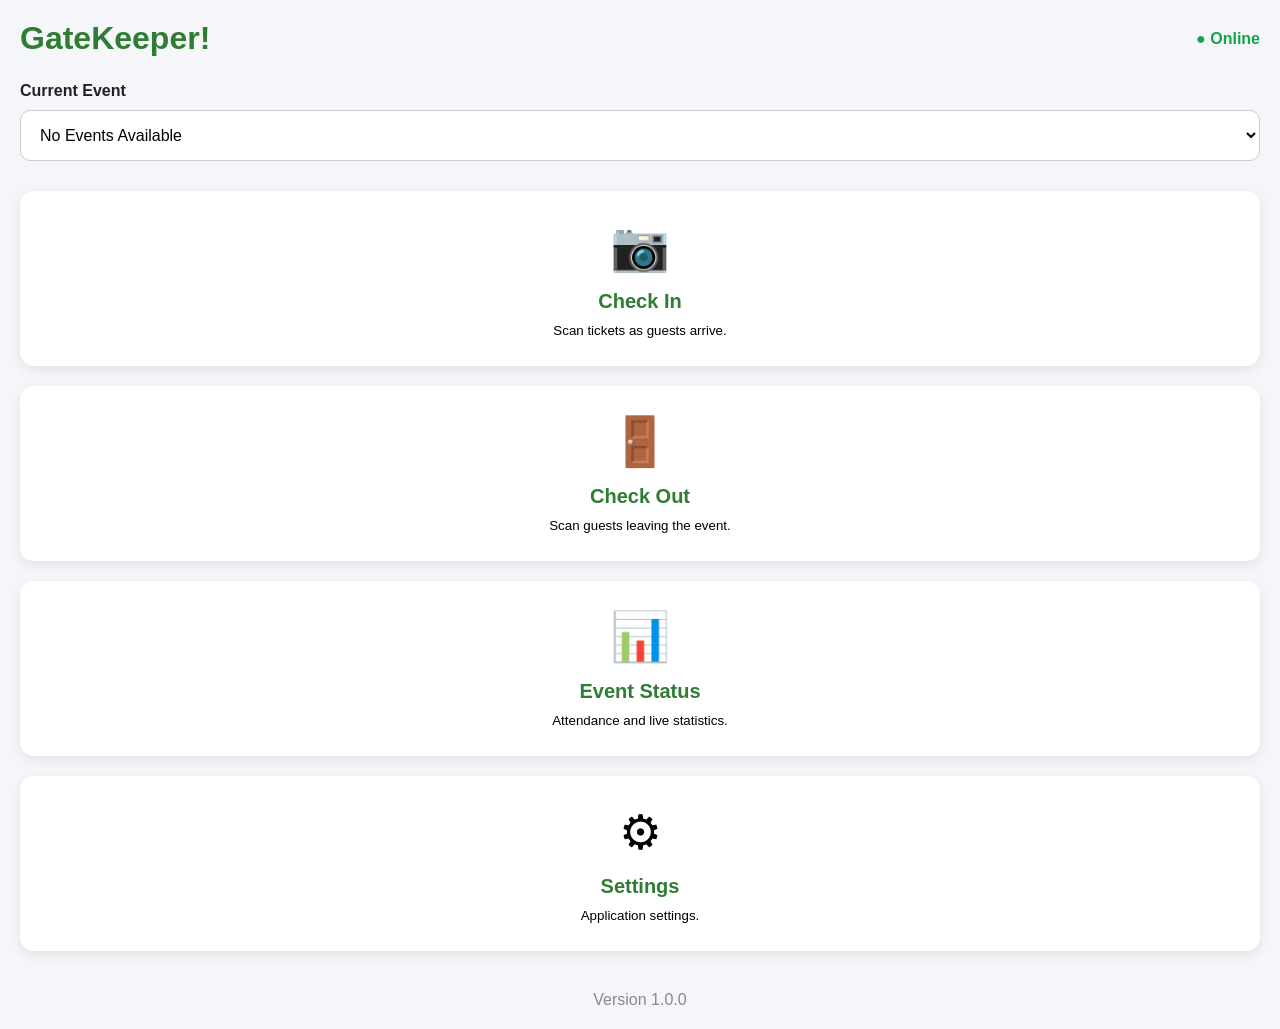
==== index.html @ 0adfde7d "checkout" ====
<!DOCTYPE html>
<html lang="en">
<head>

<meta charset="UTF-8">
<meta name="viewport" content="width=device-width, initial-scale=1.0">

<title>GateKeeper Ticket Scanner</title>

<link rel="stylesheet" href="css/site.css">

</head>

<body>

<div class="app">

    <header>

        <h1>GateKeeper!</h1>

        <div class="status online">
            ● Online
        </div>

    </header>

    <main>

        <section class="event-select">

            <label for="eventSelect">Current Event</label>

            <select id="eventSelect">
                <option>Loading events...</option>
            </select>

        </section>

        <section class="menu">

            <button class="menu-card" id="btnCheckIn">

                <div class="icon">📷</div>

                <h2>Check In</h2>

                <p>Scan tickets as guests arrive.</p>

            </button>

           <button
    class="menu-card"
    id="btnCheckOut"
    onclick="window.location.href='checkout.html'"
>

    <div class="icon">🚪</div>

    <h2>Check Out</h2>

    <p>Scan guests leaving the event.</p>

</button>

            <button class="menu-card" id="btnStatus">

                <div class="icon">📊</div>

                <h2>Event Status</h2>

                <p>Attendance and live statistics.</p>

            </button>

            <button class="menu-card" id="btnSettings">

                <div class="icon">⚙</div>

                <h2>Settings</h2>

                <p>Application settings.</p>

            </button>

        </section>

    </main>

    <footer>

        Version 1.0.0

    </footer>

</div>
<script src="js/config.js"></script>
<script src="js/api.js"></script>
<script src="js/app.js"></script>

</body>

</html>
---- css/site.css ----
/* ==========================================
   GATEKEEPER GLOBAL
========================================== */

* {
    margin: 0;
    padding: 0;
    box-sizing: border-box;
}

html,
body {
    width: 100%;
    min-height: 100%;
}

body {
    font-family: "Segoe UI", Arial, sans-serif;
    background: #f4f6f9;
    color: #222;
}


/* ==========================================
   MAIN APP
========================================== */

.app {
    width: 100%;
    max-width: 1400px;
    margin: 0 auto;
    padding: 20px;
}


/* ==========================================
   HEADER
========================================== */

header,
.page-header {
    width: 100%;

    display: flex;
    justify-content: space-between;
    align-items: center;

    gap: 15px;
    margin-bottom: 25px;
}

header h1 {
    color: #2e7d32;
    font-size: 2rem;
}

.online {
    color: #16a34a;
    font-weight: bold;
    white-space: nowrap;
}


/* ==========================================
   HOME BUTTON
========================================== */

.home-button {
    display: inline-flex;

    align-items: center;
    justify-content: center;

    gap: 8px;

    padding: 12px 18px;

    background: #2563eb;
    color: white;

    border: none;
    border-radius: 10px;

    cursor: pointer;

    font-size: 16px;
    font-weight: 600;

    transition: 0.2s;
}

.home-button:hover {
    background: #1d4ed8;
}

.home-button:active {
    transform: scale(0.98);
}


/* ==========================================
   EVENT SELECT
========================================== */

.event-select {
    margin-bottom: 30px;
}

label {
    display: block;

    font-weight: bold;

    margin-bottom: 10px;
}

select {
    width: 100%;

    padding: 15px;

    font-size: 1rem;

    border-radius: 10px;

    border: 1px solid #ccc;

    background: white;
}


/* ==========================================
   HOME MENU
========================================== */

.menu {
    display: grid;
    gap: 20px;
}

.menu-card {
    width: 100%;

    border: none;
    border-radius: 14px;

    background: white;

    padding: 28px;

    text-align: center;

    cursor: pointer;

    transition: 0.2s;

    box-shadow:
        0 4px 12px rgba(0, 0, 0, 0.08);
}

.menu-card:hover {
    transform: translateY(-3px);
}

.icon {
    font-size: 48px;
    margin-bottom: 15px;
}

.menu-card h2 {
    color: #2e7d32;
    margin-bottom: 10px;
}


/* ==========================================
   FOOTER
========================================== */

footer {
    text-align: center;

    margin-top: 40px;

    color: #888;
}


/* ==========================================
   CHECK IN PAGE
========================================== */

.checkin-page {
    width: 100%;

    max-width: 1400px;

    margin: 0 auto;

    padding: 0;
}


/* ==========================================
   CHECK IN TITLE
========================================== */

.page-title {
    text-align: center;

    font-size: clamp(28px, 4vw, 46px);

    margin-bottom: 5px;
}

.event-name {
    text-align: center;

    font-size: clamp(18px, 3vw, 34px);

    font-weight: bold;

    margin-bottom: 20px;

    color: #1e3a8a;

    overflow-wrap: anywhere;
}


/* ==========================================
   CHECK IN GRID
========================================== */

.checkin-grid {
    width: 100%;

    display: grid;

    grid-template-columns:
        minmax(0, 2fr)
        minmax(300px, 1fr);

    gap: 20px;

    align-items: start;
}


/* ==========================================
   CAMERA CARD
========================================== */

.camera-card {
    width: 100%;

    background: white;

    border-radius: 16px;

    padding: 8px;

    box-shadow:
        0 4px 12px rgba(0, 0, 0, 0.08);

    overflow: hidden;
}


/* ==========================================
   CAMERA VIEW
========================================== */

/*
   IMPORTANT

   Keep this height fixed.

   Do NOT use aspect-ratio here.
   Do NOT use min-height: 500px.
*/

#camera {
    width: 100% !important;

    height: 260px !important;

    min-height: 260px !important;

    max-height: 260px !important;

    border-radius: 10px;

    overflow: hidden !important;

    background: #000;

    position: relative;
}


/* ==========================================
   HTML5-QRCODE OUTER CONTAINER
========================================== */

#camera > div {
    width: 100% !important;

    height: 260px !important;

    max-width: 100% !important;

    max-height: 260px !important;

    overflow: hidden !important;

    position: relative;
}


/* ==========================================
   HTML5-QRCODE VIDEO
========================================== */

#camera video {
    width: 100% !important;

    height: 260px !important;

    min-height: 260px !important;

    max-height: 260px !important;

    display: block !important;

    object-fit: cover !important;
}


/* ==========================================
   HTML5-QRCODE CANVAS
========================================== */

#camera canvas {
    width: 100% !important;

    max-width: 100% !important;

    max-height: 260px !important;
}


/* ==========================================
   SCAN STATUS
========================================== */

.scan-ready {
    width: 100%;

    margin-top: 8px;

    padding: 12px;

    text-align: center;

    font-size: clamp(16px, 2vw, 22px);

    font-weight: bold;

    border-radius: 10px;

    background: #e9f8ed;

    color: #0a7c2f;
}


/* ==========================================
   INFORMATION PANEL
========================================== */

.info-panel {
    width: 100%;

    display: flex;

    flex-direction: column;

    gap: 16px;
}


/* ==========================================
   TICKET / STATS CARDS
========================================== */

.ticket-card,
.stats-card {
    width: 100%;

    background: white;

    border-radius: 16px;

    padding: 20px;

    box-shadow:
        0 4px 12px rgba(0, 0, 0, 0.08);
}

.ticket-card h2 {
    margin: 0 0 15px;
}


/* ==========================================
   TICKET ROWS
========================================== */

.ticket-row,
.stat-row {
    display: flex;

    justify-content: space-between;

    align-items: center;

    gap: 15px;

    padding: 10px 0;

    border-bottom: 1px solid #eee;
}

.ticket-row:last-child,
.stat-row:last-child {
    border-bottom: none;
}

.ticket-row span,
.stat-row span {
    color: #555;
}

.ticket-row strong,
.stat-row strong {
    font-size: 1.05rem;

    text-align: right;

    overflow-wrap: anywhere;
}


/* ==========================================
   TABLET
========================================== */

@media (max-width: 900px) {

    .app {
        padding: 15px;
    }

    .checkin-grid {
        grid-template-columns: 1fr;
    }

    /*
       Keep camera exactly the same height.
       We don't want the scanner geometry
       changing between devices.
    */

    #camera {
        height: 260px !important;

        min-height: 260px !important;

        max-height: 260px !important;
    }

    #camera > div {
        height: 260px !important;

        max-height: 260px !important;
    }

    #camera video {
        height: 260px !important;

        min-height: 260px !important;

        max-height: 260px !important;
    }
}


/* ==========================================
   PHONE
========================================== */

@media (max-width: 600px) {

    html,
    body {
        width: 100%;

        overflow-x: hidden;
    }

    .app {
        padding: 8px;
    }


    /* --------------------------------------
       HEADER
    -------------------------------------- */

    header,
    .page-header {
        margin-bottom: 10px;
    }

    header h1 {
        font-size: 1.4rem;
    }

    .online {
        font-size: 14px;
    }

    .home-button {
        padding: 9px 13px;

        font-size: 14px;
    }


    /* --------------------------------------
       CHECK IN
    -------------------------------------- */

    .checkin-page {
        width: 100%;

        padding: 0;
    }

    .page-title {
        font-size: 28px;

        margin-bottom: 2px;
    }

    .event-name {
        font-size: 18px;

        margin-bottom: 10px;
    }


    /* --------------------------------------
       CAMERA CARD
    -------------------------------------- */

    .camera-card {
        width: 100%;

        padding: 8px;

        border-radius: 10px;
    }


    /* --------------------------------------
       CAMERA
    -------------------------------------- */

    #camera {
        width: 100% !important;

        height: 260px !important;

        min-height: 260px !important;

        max-height: 260px !important;

        border-radius: 8px;
    }

    #camera > div {
        width: 100% !important;

        height: 260px !important;

        max-width: 100% !important;

        max-height: 260px !important;
    }

    #camera video {
        width: 100% !important;

        height: 260px !important;

        min-height: 260px !important;

        max-height: 260px !important;

        object-fit: cover !important;
    }

    #camera canvas {
        max-width: 100% !important;

        max-height: 260px !important;
    }


    /* --------------------------------------
       SCAN STATUS
    -------------------------------------- */

    .scan-ready {
        margin-top: 8px;

        padding: 9px;

        font-size: 16px;

        border-radius: 8px;
    }


    /* --------------------------------------
       INFORMATION
    -------------------------------------- */

    .info-panel {
        gap: 8px;
    }

    .ticket-card,
    .stats-card {
        padding: 10px;

        border-radius: 10px;
    }

    .ticket-card h2 {
        font-size: 18px;

        margin-bottom: 5px;
    }

    .ticket-row,
    .stat-row {
        padding: 6px 0;

        font-size: 14px;
    }

    .ticket-row strong,
    .stat-row strong {
        font-size: 15px;
    }
}


/* ==========================================
   SMALL PHONE
========================================== */

@media (max-width: 400px) {

    .app {
        padding: 5px;
    }

    .page-title {
        font-size: 25px;
    }

    .event-name {
        font-size: 16px;

        margin-bottom: 7px;
    }

    .camera-card {
        padding: 6px;
    }


    /* --------------------------------------
       CAMERA
    -------------------------------------- */

    #camera {
        width: 100% !important;

        height: 250px !important;

        min-height: 250px !important;

        max-height: 250px !important;
    }

    #camera > div {
        height: 250px !important;

        max-height: 250px !important;
    }

    #camera video {
        height: 250px !important;

        min-height: 250px !important;

        max-height: 250px !important;
    }

    #camera canvas {
        max-height: 250px !important;
    }


    /* --------------------------------------
       STATUS
    -------------------------------------- */

    .scan-ready {
        padding: 8px;

        font-size: 15px;
    }


    /* --------------------------------------
       INFORMATION
    -------------------------------------- */

    .ticket-card,
    .stats-card {
        padding: 8px;
    }

    .ticket-row,
    .stat-row {
        font-size: 13px;

        padding: 4px 0;
    }

    .ticket-row strong,
    .stat-row strong {
        font-size: 14px;
    }

}
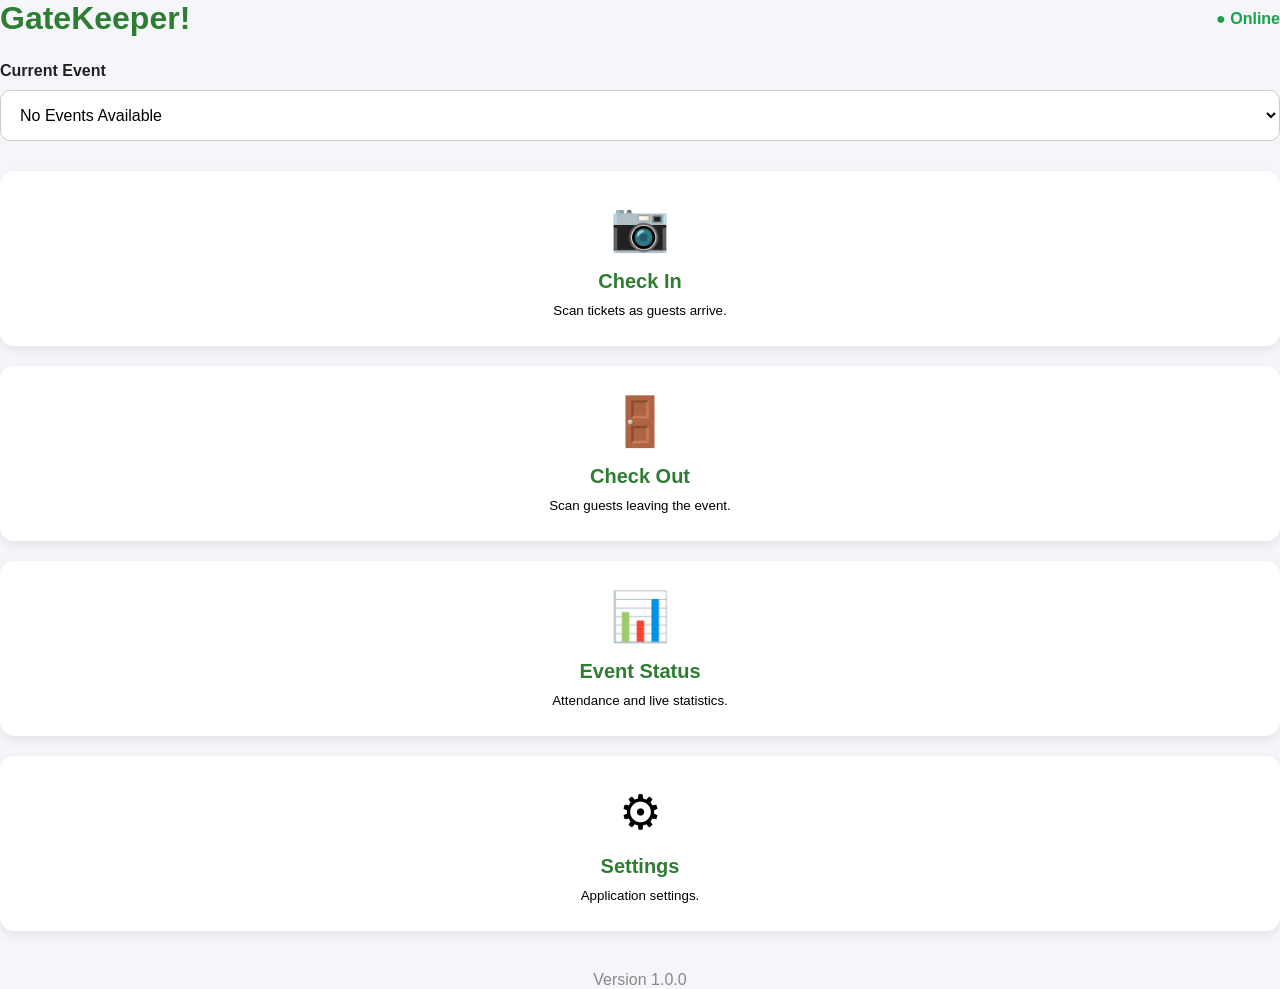
==== commit 0fede03d: "buton update" ====
--- a/index.html
+++ b/index.html
@@ -1,23 +1,52 @@
 <!DOCTYPE html>
 <html lang="en">
+
 <head>
 
-<meta charset="UTF-8">
-<meta name="viewport" content="width=device-width, initial-scale=1.0">
-
-<title>GateKeeper Ticket Scanner</title>
-
-<link rel="stylesheet" href="css/site.css">
+    <meta charset="UTF-8">
+
+    <meta
+        name="viewport"
+        content="width=device-width, initial-scale=1.0"
+    >
+
+    <title>GateKeeper!</title>
+
+
+    <!-- =====================================
+         SHARED CSS
+    ====================================== -->
+
+    <link
+        rel="stylesheet"
+        href="css/theme.css"
+    >
+
+    <link
+        rel="stylesheet"
+        href="css/layout.css"
+    >
+
+    <link
+        rel="stylesheet"
+        href="css/site.css"
+    >
 
 </head>
 
+
 <body>
 
-<div class="app">
+
+    <!-- =====================================
+         HEADER
+    ====================================== -->
 
     <header>
 
-        <h1>GateKeeper!</h1>
+        <h1>
+            GateKeeper!
+        </h1>
 
         <div class="status online">
             ● Online
@@ -25,78 +54,166 @@
 
     </header>
 
+
+    <!-- =====================================
+         MAIN
+    ====================================== -->
+
     <main>
 
+
+        <!-- =================================
+             CURRENT EVENT
+        ================================== -->
+
         <section class="event-select">
 
-            <label for="eventSelect">Current Event</label>
+            <label for="eventSelect">
+                Current Event
+            </label>
 
             <select id="eventSelect">
-                <option>Loading events...</option>
+
+                <option>
+                    Loading events...
+                </option>
+
             </select>
 
         </section>
 
+
+        <!-- =================================
+             MENU
+        ================================== -->
+
         <section class="menu">
 
-            <button class="menu-card" id="btnCheckIn">
-
-                <div class="icon">📷</div>
-
-                <h2>Check In</h2>
-
-                <p>Scan tickets as guests arrive.</p>
-
-            </button>
-
-           <button
-    class="menu-card"
-    id="btnCheckOut"
-    onclick="window.location.href='checkout.html'"
->
-
-    <div class="icon">🚪</div>
-
-    <h2>Check Out</h2>
-
-    <p>Scan guests leaving the event.</p>
-
-</button>
-
-            <button class="menu-card" id="btnStatus">
-
-                <div class="icon">📊</div>
-
-                <h2>Event Status</h2>
-
-                <p>Attendance and live statistics.</p>
-
-            </button>
-
-            <button class="menu-card" id="btnSettings">
-
-                <div class="icon">⚙</div>
-
-                <h2>Settings</h2>
-
-                <p>Application settings.</p>
-
-            </button>
+
+            <!-- =============================
+                 CHECK IN
+            ============================== -->
+
+            <button
+                class="menu-card"
+                id="btnCheckIn"
+            >
+
+                <div class="icon">
+                    📷
+                </div>
+
+                <h2>
+                    Check In
+                </h2>
+
+                <p>
+                    Scan tickets as guests arrive.
+                </p>
+
+            </button>
+
+
+            <!-- =============================
+                 CHECK OUT
+            ============================== -->
+
+            <button
+                class="menu-card"
+                id="btnCheckOut"
+            >
+
+                <div class="icon">
+                    🚪
+                </div>
+
+                <h2>
+                    Check Out
+                </h2>
+
+                <p>
+                    Scan guests leaving the event.
+                </p>
+
+            </button>
+
+
+            <!-- =============================
+                 EVENT STATUS
+            ============================== -->
+
+            <button
+                class="menu-card"
+                id="btnStatus"
+                onclick="window.location.href='stats.html'"
+            >
+
+                <div class="icon">
+                    📊
+                </div>
+
+                <h2>
+                    Event Status
+                </h2>
+
+                <p>
+                    Attendance and live statistics.
+                </p>
+
+            </button>
+
+
+            <!-- =============================
+                 SETTINGS
+            ============================== -->
+
+            <button
+                class="menu-card"
+                id="btnSettings"
+            >
+
+                <div class="icon">
+                    ⚙
+                </div>
+
+                <h2>
+                    Settings
+                </h2>
+
+                <p>
+                    Application settings.
+                </p>
+
+            </button>
+
 
         </section>
 
+
     </main>
 
+
+    <!-- =====================================
+         FOOTER
+    ====================================== -->
+
     <footer>
 
         Version 1.0.0
 
     </footer>
 
-</div>
-<script src="js/config.js"></script>
-<script src="js/api.js"></script>
-<script src="js/app.js"></script>
+
+    <!-- =====================================
+         JAVASCRIPT
+    ====================================== -->
+
+    <script src="js/config.js"></script>
+
+    <script src="js/api.js"></script>
+
+    <script src="js/app.js"></script>
+
 
 </body>
 
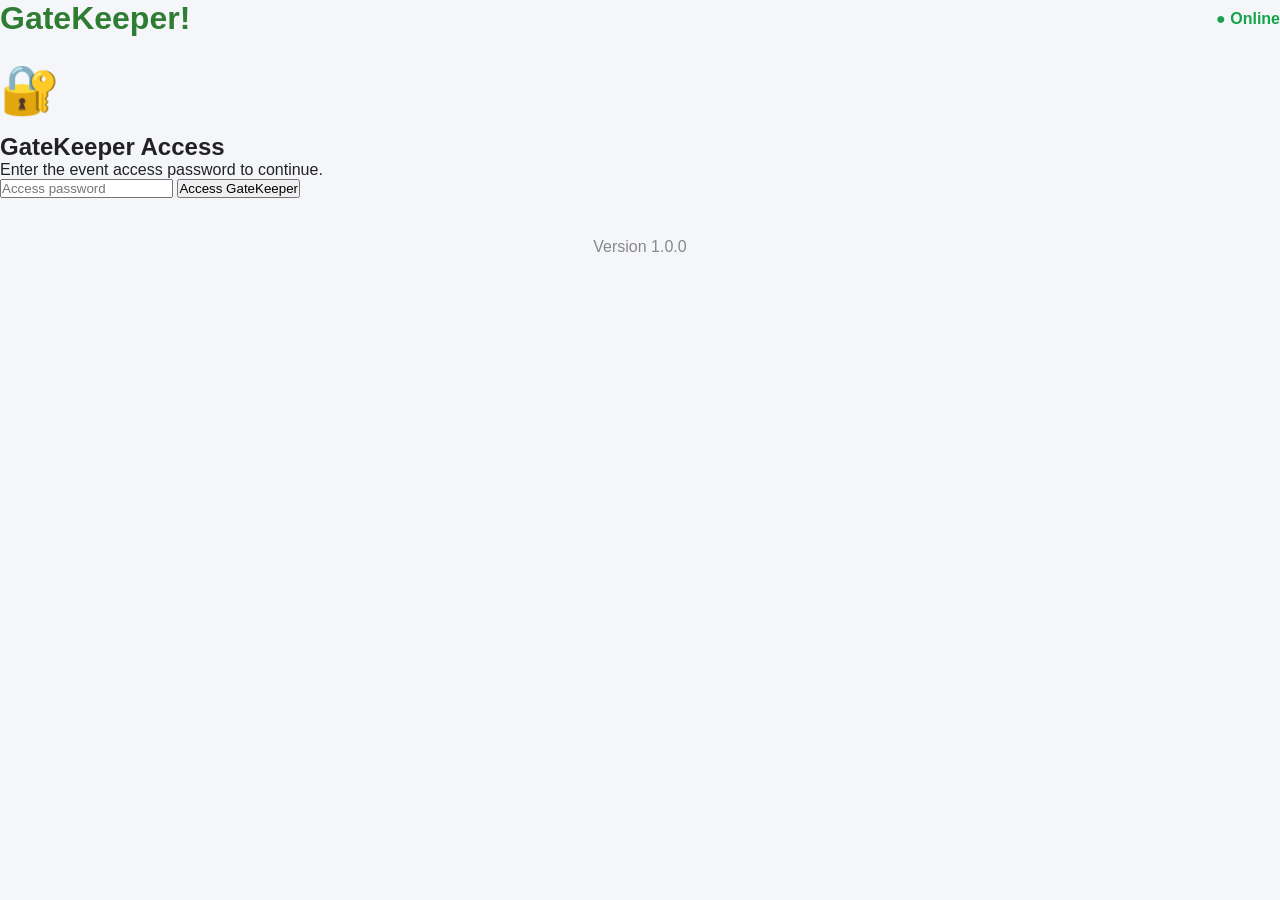
==== commit 135ac1a1: "authen" ====
--- a/index.html
+++ b/index.html
@@ -211,8 +211,9 @@
     <script src="js/config.js"></script>
 
     <script src="js/api.js"></script>
-
+    <script src="js/auth.js"></script>
     <script src="js/app.js"></script>
+    <script>checkGateKeeperAuth(); </script>
 
 
 </body>
--- a/css/site.css
+++ b/css/site.css
@@ -759,4 +759,144 @@
         font-size: 14px;
     }
 
+}
+/* =====================================
+   STATS DASHBOARD
+===================================== */
+
+.stats-grid {
+    display: grid;
+
+    grid-template-columns: repeat(2, 1fr);
+
+    gap: 14px;
+
+    width: 100%;
+    max-width: 900px;
+
+    margin: 20px auto;
+}
+
+
+/* =====================================
+   STAT TILE
+===================================== */
+
+.stat-card {
+    min-height: 150px;
+
+    aspect-ratio: 1 / 0.85;
+
+    padding: 18px;
+
+    box-sizing: border-box;
+
+    background: white;
+
+    border-radius: 22px;
+
+    box-shadow:
+        0 4px 15px rgba(0, 0, 0, 0.08);
+
+    display: flex;
+
+    flex-direction: column;
+
+    justify-content: space-between;
+}
+
+
+/* =====================================
+   TILE TITLE
+===================================== */
+
+.stat-card h2 {
+    margin: 0;
+
+    font-size: 18px;
+
+    font-weight: 500;
+
+    color: #555;
+}
+
+
+/* =====================================
+   BIG NUMBER
+===================================== */
+
+.stat-number {
+    font-size: 42px;
+
+    line-height: 1;
+
+    font-weight: 700;
+
+    color: #111;
+}
+
+
+/* =====================================
+   DESCRIPTION
+===================================== */
+
+.stat-description {
+    margin: 0;
+
+    font-size: 13px;
+
+    line-height: 1.3;
+
+    color: #777;
+}
+
+
+/* =====================================
+   MOBILE
+===================================== */
+
+@media (max-width: 600px) {
+
+    .stats-grid {
+
+        grid-template-columns: repeat(2, 1fr);
+
+        gap: 10px;
+
+        margin: 15px auto;
+
+    }
+
+
+    .stat-card {
+
+        min-height: 100px;
+
+        padding: 10px;
+
+        border-radius: 18px;
+
+    }
+
+
+    .stat-card h2 {
+
+        font-size: 16px;
+
+    }
+
+
+    .stat-number {
+
+        font-size: 36px;
+
+    }
+
+
+    .stat-description {
+
+        font-size: 12px;
+
+    }
+
 }
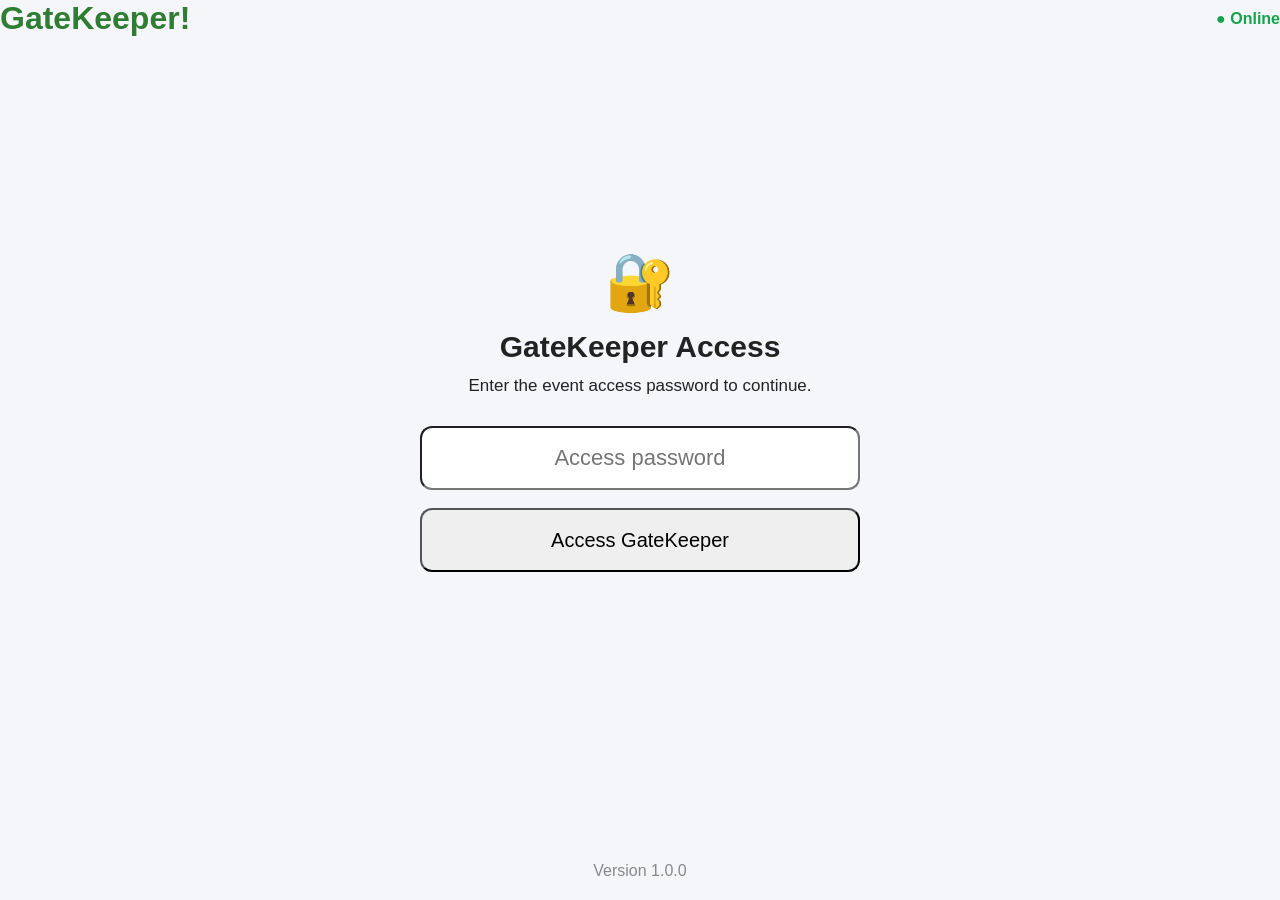
==== commit 42772a2b: "logo added in header" ====
--- a/index.html
+++ b/index.html
@@ -32,6 +32,64 @@
         href="css/site.css"
     >
 
+
+    <!-- =====================================
+         GATEKEEPER LOGO
+    ====================================== -->
+
+    <style>
+
+        .gatekeeper-brand {
+
+            width: 100%;
+
+            max-width: 1100px;
+
+            margin: 0 auto 25px auto;
+
+            display: flex;
+
+            justify-content: center;
+
+            align-items: center;
+
+        }
+
+
+        .gatekeeper-brand img {
+
+            display: block;
+
+            width: 100%;
+
+            max-width: 1000px;
+
+            height: auto;
+
+            object-fit: contain;
+
+        }
+
+
+        @media (max-width: 600px) {
+
+            .gatekeeper-brand {
+
+                margin-bottom: 20px;
+
+            }
+
+
+            .gatekeeper-brand img {
+
+                width: 100%;
+
+            }
+
+        }
+
+    </style>
+
 </head>
 
 
@@ -55,11 +113,27 @@
     </header>
 
 
+
     <!-- =====================================
          MAIN
     ====================================== -->
 
     <main>
+
+
+        <!-- =================================
+             GATEKEEPER BRAND
+        ================================== -->
+
+        <section class="gatekeeper-brand">
+
+            <img
+                src="assets/logo.png"
+                alt="GateKeeper - Event Access. Secure. Simple."
+            >
+
+        </section>
+
 
 
         <!-- =================================
@@ -81,6 +155,7 @@
             </select>
 
         </section>
+
 
 
         <!-- =================================
@@ -114,6 +189,7 @@
             </button>
 
 
+
             <!-- =============================
                  CHECK OUT
             ============================== -->
@@ -136,6 +212,7 @@
                 </p>
 
             </button>
+
 
 
             <!-- =============================
@@ -163,36 +240,13 @@
             </button>
 
 
-            <!-- =============================
-                 SETTINGS
-            ============================== -->
-
-            <button
-                class="menu-card"
-                id="btnSettings"
-            >
-
-                <div class="icon">
-                    ⚙
-                </div>
-
-                <h2>
-                    Settings
-                </h2>
-
-                <p>
-                    Application settings.
-                </p>
-
-            </button>
-
-
         </section>
 
 
     </main>
 
 
+
     <!-- =====================================
          FOOTER
     ====================================== -->
@@ -204,16 +258,53 @@
     </footer>
 
 
+
     <!-- =====================================
          JAVASCRIPT
     ====================================== -->
 
+    <!-- Configuration -->
     <script src="js/config.js"></script>
 
+
+    <!-- Authentication -->
+    <script src="js/auth.js"></script>
+
+
+    <!-- =====================================
+         AUTHENTICATION CHECK
+    ====================================== -->
+
+    <script>
+
+        /*
+         * Check authentication before
+         * starting the GateKeeper application.
+         */
+
+        if (!checkGateKeeperAuth()) {
+
+            /*
+             * Stop this page's application
+             * from being initialised.
+             */
+
+            throw new Error(
+                "GateKeeper authentication required."
+            );
+
+        }
+
+    </script>
+
+
+
+    <!-- API -->
     <script src="js/api.js"></script>
-    <script src="js/auth.js"></script>
+
+
+    <!-- Main application -->
     <script src="js/app.js"></script>
-    <script>checkGateKeeperAuth(); </script>
 
 
 </body>
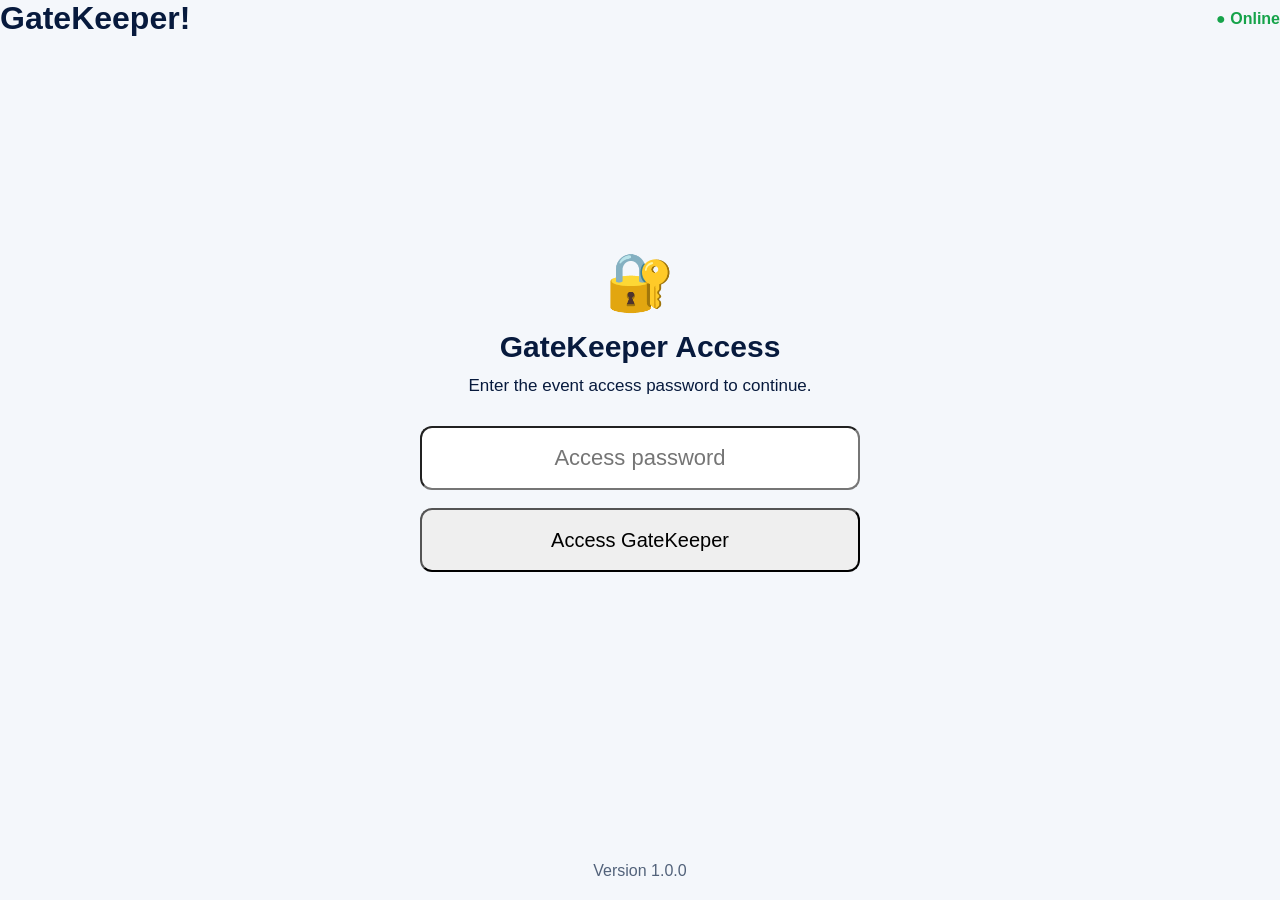
==== commit c284f63b: "Add admin authentication" ====
--- a/index.html
+++ b/index.html
@@ -32,64 +32,6 @@
         href="css/site.css"
     >
 
-
-    <!-- =====================================
-         GATEKEEPER LOGO
-    ====================================== -->
-
-    <style>
-
-        .gatekeeper-brand {
-
-            width: 100%;
-
-            max-width: 1100px;
-
-            margin: 0 auto 25px auto;
-
-            display: flex;
-
-            justify-content: center;
-
-            align-items: center;
-
-        }
-
-
-        .gatekeeper-brand img {
-
-            display: block;
-
-            width: 100%;
-
-            max-width: 1000px;
-
-            height: auto;
-
-            object-fit: contain;
-
-        }
-
-
-        @media (max-width: 600px) {
-
-            .gatekeeper-brand {
-
-                margin-bottom: 20px;
-
-            }
-
-
-            .gatekeeper-brand img {
-
-                width: 100%;
-
-            }
-
-        }
-
-    </style>
-
 </head>
 
 
@@ -97,28 +39,10 @@
 
 
     <!-- =====================================
-         HEADER
-    ====================================== -->
-
-    <header>
-
-        <h1>
-            GateKeeper!
-        </h1>
-
-        <div class="status online">
-            ● Online
-        </div>
-
-    </header>
-
-
-
-    <!-- =====================================
          MAIN
     ====================================== -->
 
-    <main>
+    <main class="gatekeeper-main">
 
 
         <!-- =================================
@@ -135,7 +59,6 @@
         </section>
 
 
-
         <!-- =================================
              CURRENT EVENT
         ================================== -->
@@ -157,7 +80,6 @@
         </section>
 
 
-
         <!-- =================================
              MENU
         ================================== -->
@@ -189,7 +111,6 @@
             </button>
 
 
-
             <!-- =============================
                  CHECK OUT
             ============================== -->
@@ -214,7 +135,6 @@
             </button>
 
 
-
             <!-- =============================
                  EVENT STATUS
             ============================== -->
@@ -222,7 +142,7 @@
             <button
                 class="menu-card"
                 id="btnStatus"
-                onclick="window.location.href='stats.html'"
+                
             >
 
                 <div class="icon">
@@ -246,7 +166,6 @@
     </main>
 
 
-
     <!-- =====================================
          FOOTER
     ====================================== -->
@@ -256,7 +175,6 @@
         Version 1.0.0
 
     </footer>
-
 
 
     <!-- =====================================
@@ -298,7 +216,6 @@
     </script>
 
 
-
     <!-- API -->
     <script src="js/api.js"></script>
 
--- a/css/site.css
+++ b/css/site.css
@@ -8,6 +8,31 @@
     box-sizing: border-box;
 }
 
+
+/* ==========================================
+   GATEKEEPER BRAND COLOURS
+========================================== */
+
+:root {
+
+    --gk-navy: #071A3D;
+    --gk-dark-blue: #0B2A63;
+    --gk-blue: #087FE8;
+    --gk-cyan: #00CFFF;
+
+    --gk-background: #F4F7FB;
+    --gk-card: #FFFFFF;
+
+    --gk-text: #071A3D;
+    --gk-muted: #52627A;
+
+    --gk-border: #DDE6F2;
+
+    --gk-success: #16A34A;
+
+}
+
+
 html,
 body {
     width: 100%;
@@ -16,8 +41,10 @@
 
 body {
     font-family: "Segoe UI", Arial, sans-serif;
-    background: #f4f6f9;
-    color: #222;
+
+    background: var(--gk-background);
+
+    color: var(--gk-text);
 }
 
 
@@ -50,12 +77,12 @@
 }
 
 header h1 {
-    color: #2e7d32;
+    color: var(--gk-navy);
     font-size: 2rem;
 }
 
 .online {
-    color: #16a34a;
+    color: var(--gk-success);
     font-weight: bold;
     white-space: nowrap;
 }
@@ -75,7 +102,7 @@
 
     padding: 12px 18px;
 
-    background: #2563eb;
+    background: var(--gk-blue);
     color: white;
 
     border: none;
@@ -90,7 +117,7 @@
 }
 
 .home-button:hover {
-    background: #1d4ed8;
+    background: var(--gk-dark-blue);
 }
 
 .home-button:active {
@@ -112,6 +139,8 @@
     font-weight: bold;
 
     margin-bottom: 10px;
+
+    color: var(--gk-navy);
 }
 
 select {
@@ -123,9 +152,24 @@
 
     border-radius: 10px;
 
-    border: 1px solid #ccc;
+    border: 2px solid var(--gk-border);
 
     background: white;
+
+    color: var(--gk-navy);
+
+    outline: none;
+
+    transition:
+        border-color 0.2s,
+        box-shadow 0.2s;
+}
+
+select:focus {
+    border-color: var(--gk-blue);
+
+    box-shadow:
+        0 0 0 3px rgba(8, 127, 232, 0.15);
 }
 
 
@@ -141,7 +185,7 @@
 .menu-card {
     width: 100%;
 
-    border: none;
+    border: 1px solid var(--gk-border);
     border-radius: 14px;
 
     background: white;
@@ -155,11 +199,16 @@
     transition: 0.2s;
 
     box-shadow:
-        0 4px 12px rgba(0, 0, 0, 0.08);
+        0 4px 12px rgba(7, 26, 61, 0.08);
 }
 
 .menu-card:hover {
     transform: translateY(-3px);
+
+    border-color: var(--gk-blue);
+
+    box-shadow:
+        0 8px 22px rgba(8, 127, 232, 0.14);
 }
 
 .icon {
@@ -168,8 +217,12 @@
 }
 
 .menu-card h2 {
-    color: #2e7d32;
+    color: var(--gk-navy);
     margin-bottom: 10px;
+}
+
+.menu-card p {
+    color: var(--gk-muted);
 }
 
 
@@ -182,7 +235,7 @@
 
     margin-top: 40px;
 
-    color: #888;
+    color: var(--gk-muted);
 }
 
 
@@ -211,6 +264,8 @@
     font-size: clamp(28px, 4vw, 46px);
 
     margin-bottom: 5px;
+
+    color: var(--gk-navy);
 }
 
 .event-name {
@@ -222,7 +277,7 @@
 
     margin-bottom: 20px;
 
-    color: #1e3a8a;
+    color: var(--gk-blue);
 
     overflow-wrap: anywhere;
 }
@@ -261,7 +316,7 @@
     padding: 8px;
 
     box-shadow:
-        0 4px 12px rgba(0, 0, 0, 0.08);
+        0 4px 12px rgba(7, 26, 61, 0.08);
 
     overflow: hidden;
 }
@@ -369,9 +424,9 @@
 
     border-radius: 10px;
 
-    background: #e9f8ed;
-
-    color: #0a7c2f;
+    background: #E9F8ED;
+
+    color: var(--gk-success);
 }
 
 
@@ -405,11 +460,13 @@
     padding: 20px;
 
     box-shadow:
-        0 4px 12px rgba(0, 0, 0, 0.08);
+        0 4px 12px rgba(7, 26, 61, 0.08);
 }
 
 .ticket-card h2 {
     margin: 0 0 15px;
+
+    color: var(--gk-navy);
 }
 
 
@@ -429,7 +486,7 @@
 
     padding: 10px 0;
 
-    border-bottom: 1px solid #eee;
+    border-bottom: 1px solid var(--gk-border);
 }
 
 .ticket-row:last-child,
@@ -439,7 +496,7 @@
 
 .ticket-row span,
 .stat-row span {
-    color: #555;
+    color: var(--gk-muted);
 }
 
 .ticket-row strong,
@@ -449,6 +506,8 @@
     text-align: right;
 
     overflow-wrap: anywhere;
+
+    color: var(--gk-navy);
 }
 
 
@@ -760,6 +819,8 @@
     }
 
 }
+
+
 /* =====================================
    STATS DASHBOARD
 ===================================== */
@@ -796,7 +857,7 @@
     border-radius: 22px;
 
     box-shadow:
-        0 4px 15px rgba(0, 0, 0, 0.08);
+        0 4px 15px rgba(7, 26, 61, 0.08);
 
     display: flex;
 
@@ -817,7 +878,7 @@
 
     font-weight: 500;
 
-    color: #555;
+    color: var(--gk-muted);
 }
 
 
@@ -832,7 +893,7 @@
 
     font-weight: 700;
 
-    color: #111;
+    color: var(--gk-navy);
 }
 
 
@@ -847,7 +908,48 @@
 
     line-height: 1.3;
 
-    color: #777;
+    color: var(--gk-muted);
+}
+
+
+/* =====================================
+   GATEKEEPER HOME LOGO
+===================================== */
+
+.gatekeeper-main {
+    padding-top: 10px;
+}
+
+.gatekeeper-brand {
+    width: 100%;
+
+    max-width: 900px;
+
+    margin: 0 auto 5px auto;
+
+    padding: 0;
+
+    display: flex;
+
+    justify-content: center;
+
+    align-items: center;
+
+    line-height: 0;
+}
+
+.gatekeeper-brand img {
+    display: block;
+
+    width: 100%;
+
+    max-width: 850px;
+
+    height: auto;
+
+    margin: 0;
+
+    padding: 0;
 }
 
 
@@ -899,4 +1001,25 @@
 
     }
 
+
+    .gatekeeper-brand {
+
+        margin-bottom: 0;
+
+    }
+
+    .gatekeeper-brand img {
+
+        width: 100%;
+
+        max-width: 100%;
+
+    }
+
+    .gatekeeper-main {
+
+        padding-top: 5px;
+
+    }
+
 }
